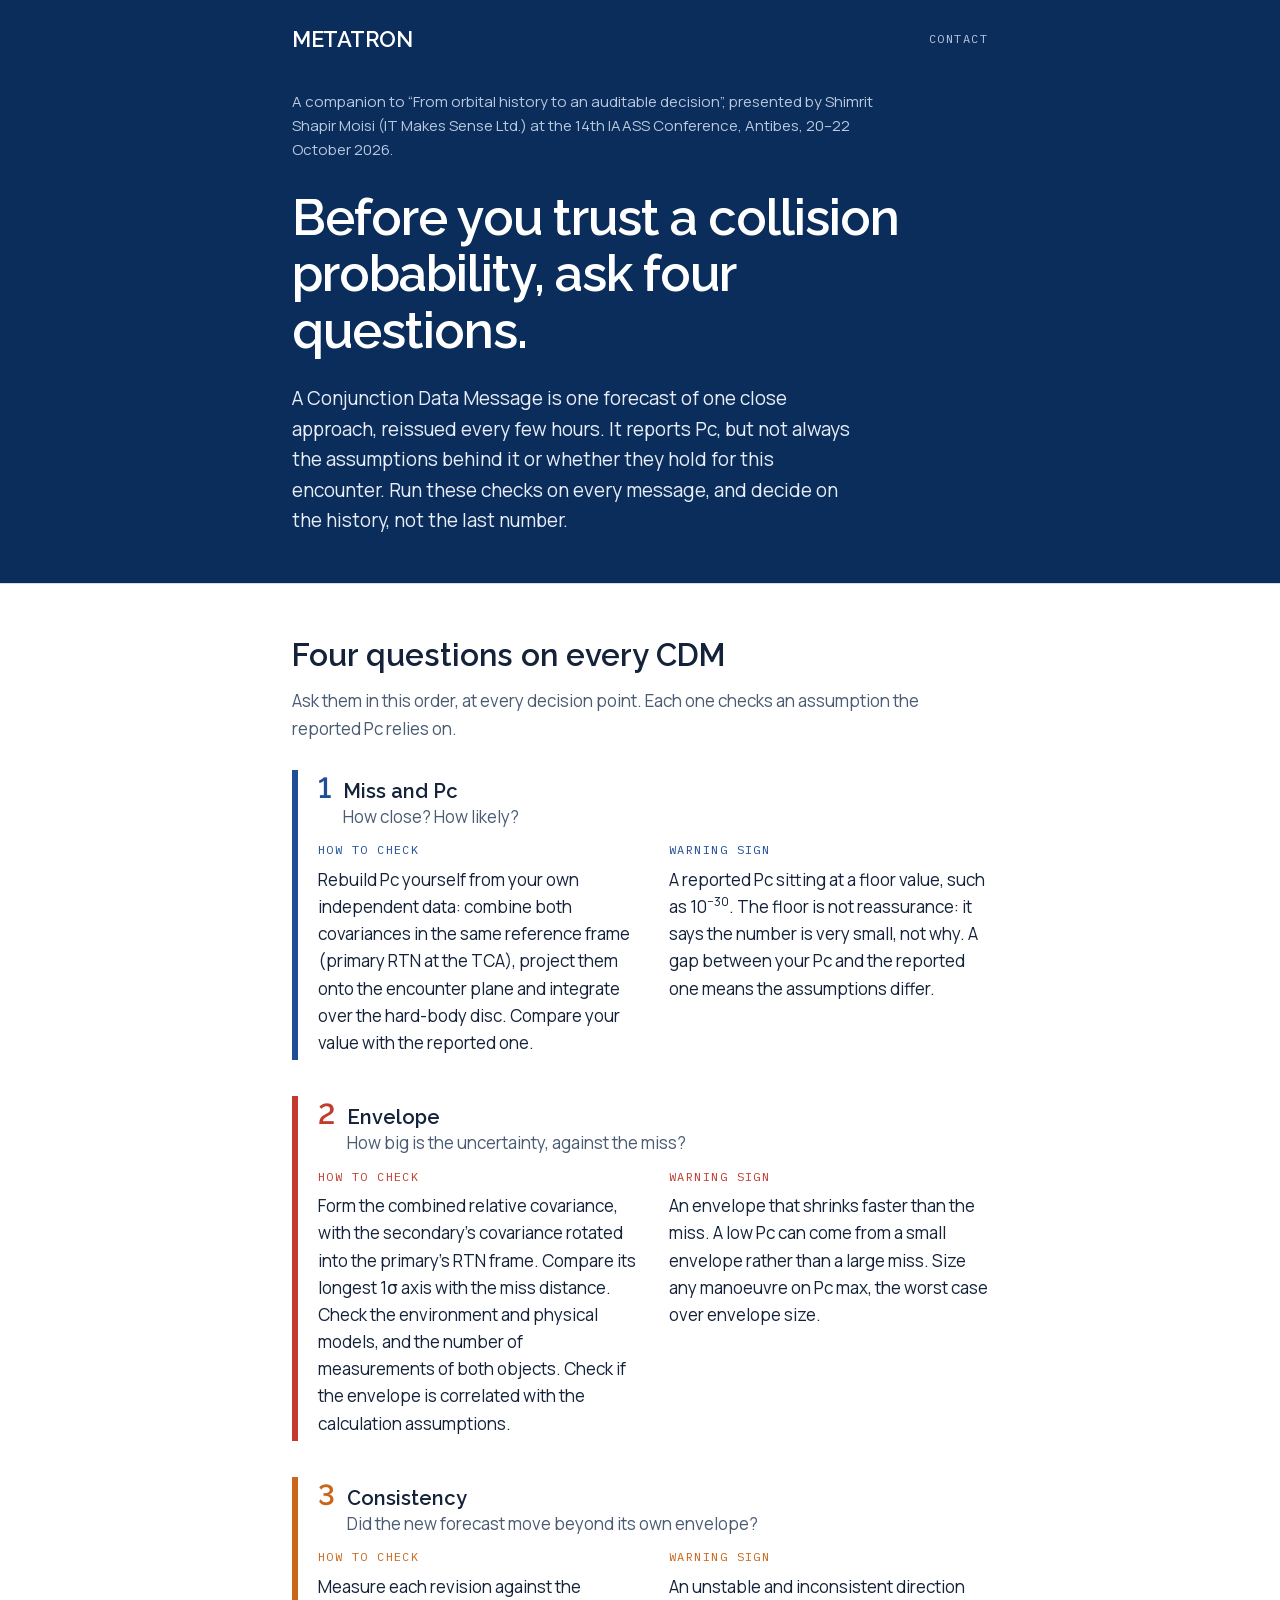
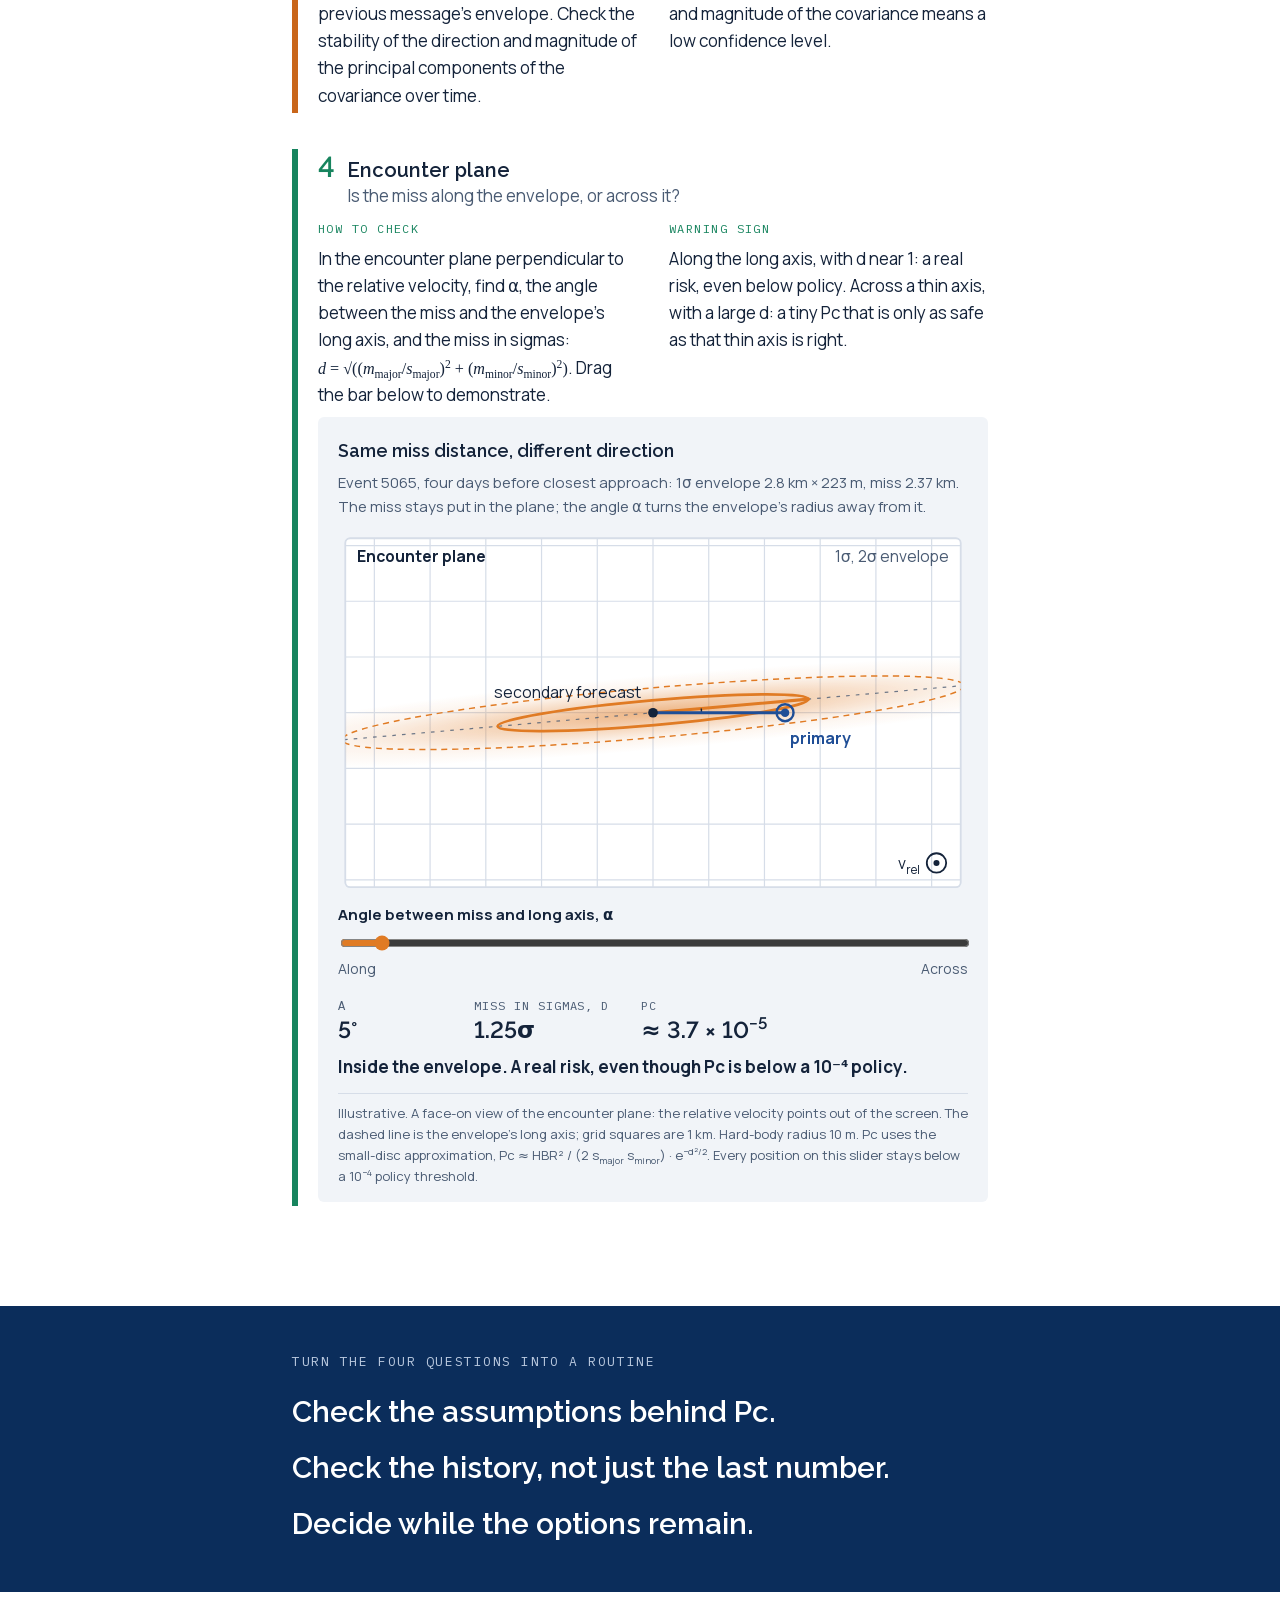
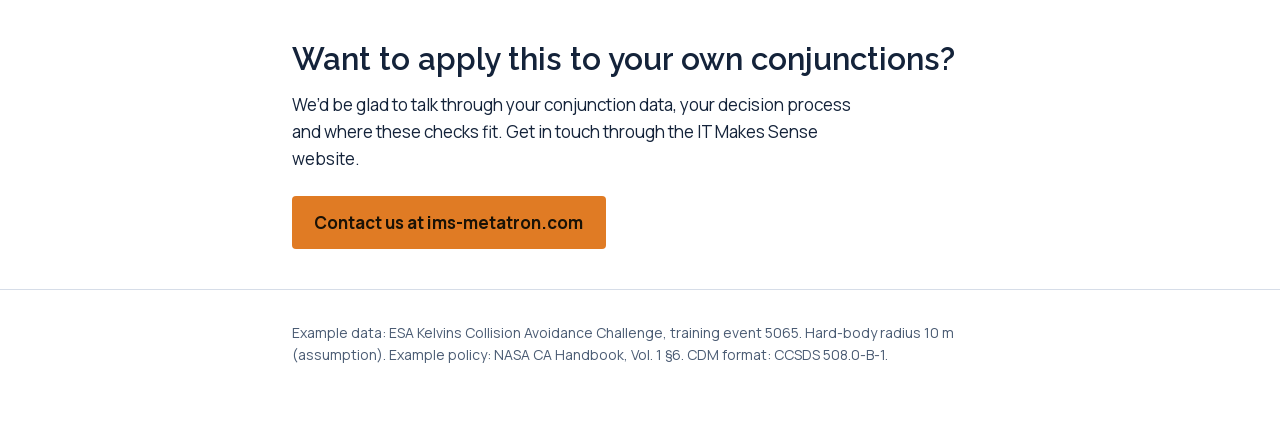
==== iaass2026/index.html @ 81a0014f "Publish /iaass2026 guide and add the IAASS 2026 banner Adds the self-contained operator guide at /ia" ====
<!DOCTYPE html>
<html lang="en">
<head>
<meta charset="utf-8">
<meta name="viewport" content="width=device-width, initial-scale=1">
<title>Before you trust a collision probability · Metatron</title>
<meta name="description" content="Four questions to ask of every Conjunction Data Message before you trust its collision probability. An operator guide from Metatron.">
<link rel="canonical" href="https://www.ims-metatron.com/iaass2026/">
<meta property="og:type" content="article">
<meta property="og:title" content="Before you trust a collision probability, ask four questions">
<meta property="og:description" content="Four questions to ask of every Conjunction Data Message. Companion to the IAASS 2026 talk “From orbital history to an auditable decision”.">
<meta property="og:url" content="https://www.ims-metatron.com/iaass2026/">
<link rel="preload" href="/iaass2026/assets/fonts/manrope-latin.woff2" as="font" type="font/woff2" crossorigin>
<link rel="preload" href="/iaass2026/assets/fonts/raleway-600-latin.woff2" as="font" type="font/woff2" crossorigin>
<style>
  /* Fonts are self-hosted inside this folder so /iaass2026 deploys on its own (same files as the main site). */
@font-face { font-family: 'Manrope'; font-weight: 200 800; font-display: swap;
  src: url('/iaass2026/assets/fonts/manrope-latin.woff2') format('woff2');
  unicode-range: U+0000-00FF, U+0131, U+0152-0153, U+02BB-02BC, U+02C6, U+02DA, U+02DC, U+0304, U+0308, U+0329, U+2000-206F, U+20AC, U+2122, U+2191, U+2193, U+2212, U+2215, U+FEFF, U+FFFD; }
@font-face { font-family: 'Manrope'; font-weight: 200 800; font-display: swap;
  src: url('/iaass2026/assets/fonts/manrope-latin-ext.woff2') format('woff2');
  unicode-range: U+0100-02BA, U+02BD-02C5, U+02C7-02CC, U+02CE-02D7, U+02DD-02FF, U+1D00-1DBF, U+1E00-1E9F, U+1EF2-1EFF, U+2020, U+20A0-20AB, U+20AD-20C4, U+2113, U+2C60-2C7F, U+A720-A7FF; }
@font-face { font-family: 'Raleway'; font-weight: 600; font-display: swap;
  src: url('/iaass2026/assets/fonts/raleway-600-latin.woff2') format('woff2');
  unicode-range: U+0000-00FF, U+0131, U+0152-0153, U+02BB-02BC, U+02C6, U+02DA, U+02DC, U+0304, U+0308, U+0329, U+2000-206F, U+20AC, U+2122, U+2191, U+2193, U+2212, U+2215, U+FEFF, U+FFFD; }
@font-face { font-family: 'Raleway'; font-weight: 600; font-display: swap;
  src: url('/iaass2026/assets/fonts/raleway-600-latin-ext.woff2') format('woff2');
  unicode-range: U+0100-02BA, U+02BD-02C5, U+02C7-02CC, U+02CE-02D7, U+02DD-02FF, U+1D00-1DBF, U+1E00-1E9F, U+1EF2-1EFF, U+2020, U+20A0-20AB, U+20AD-20C4, U+2113, U+2C60-2C7F, U+A720-A7FF; }
@font-face { font-family: 'IBM Plex Mono'; font-weight: 400; font-display: swap;
  src: url('/iaass2026/assets/fonts/ibm-plex-mono-400-latin.woff2') format('woff2');
  unicode-range: U+0000-00FF, U+0131, U+0152-0153, U+02BB-02BC, U+02C6, U+02DA, U+02DC, U+0304, U+0308, U+0329, U+2000-206F, U+20AC, U+2122, U+2191, U+2193, U+2212, U+2215, U+FEFF, U+FFFD; }
@font-face { font-family: 'IBM Plex Mono'; font-weight: 400; font-display: swap;
  src: url('/iaass2026/assets/fonts/ibm-plex-mono-400-latin-ext.woff2') format('woff2');
  unicode-range: U+0100-02BA, U+02BD-02C5, U+02C7-02CC, U+02CE-02D7, U+02DD-02FF, U+1D00-1DBF, U+1E00-1E9F, U+1EF2-1EFF, U+2020, U+20A0-20AB, U+20AD-20C4, U+2113, U+2C60-2C7F, U+A720-A7FF; }


  :root {
    color-scheme: light;
    --bg: #ffffff;
    --surface: #f1f4f8;
    --ink: #14233a;
    --muted: #4a5b73;
    --rule: #d6dde8;
    --hero-bg: #0b2d5b;
    --hero-ink: #ffffff;
    --hero-muted: #b9c8de;
    --q1: #1f4e96;
    --q2: #c23b2e;
    --q3: #c9661a;
    --q4: #17845e;
    --env: #e07b24;
    --miss: #1f4e96;
    /* Type aligned with the landing page (index.html / fonts.css) */
    --display: "Raleway", system-ui, sans-serif;      /* headings, big numbers */
    --sans: "Manrope", system-ui, sans-serif;         /* body */
    --mono: "IBM Plex Mono", ui-monospace, monospace; /* small uppercase labels */
    --math: Georgia, "Times New Roman", serif;        /* formula variables only */
  }
  @media (prefers-color-scheme: dark) {
    :root {
      color-scheme: dark;
      --bg: #0c1626;
      --surface: #13223a;
      --ink: #e5ebf4;
      --muted: #a2b2c9;
      --rule: #273a5a;
      --hero-bg: #0a2348;
      --hero-ink: #ffffff;
      --hero-muted: #b0c1da;
      --q1: #86abec;
      --q2: #f07f71;
      --q3: #f2a052;
      --q4: #4fcf9f;
      --env: #f2a052;
      --miss: #9dbdf3;
    }
  }

  * { box-sizing: border-box; }
  h1, h2, h3, .q-num, .readout dd, .takeaways p.line { font-variant-numeric: lining-nums; }
  html { -webkit-text-size-adjust: 100%; }
  body {
    margin: 0;
    background: var(--bg);
    color: var(--ink);
    font-family: var(--sans);
    font-size: 1.0625rem;
    line-height: 1.6;
  }
  .wrap { max-width: 46rem; margin-left: auto; margin-right: auto; padding-left: 1.25rem; padding-right: 1.25rem; }
  a { color: var(--q1); }
  a:focus-visible, input:focus-visible { outline: 3px solid var(--env); outline-offset: 3px; }
  sup, sub { font-size: 0.72em; line-height: 0; }
  .num { font-variant-numeric: tabular-nums lining-nums; }
  .math { font-family: var(--math); font-size: 0.95em; white-space: nowrap; }

  /* Site nav (links back to the landing page) */
  .site-nav { display: flex; align-items: center; justify-content: space-between; gap: 1rem; margin: 0 0 2.5rem; }
  .site-nav a { color: var(--hero-ink); text-decoration: none; }
  .wordmark { font-family: var(--display); font-weight: 600; text-transform: uppercase; letter-spacing: -0.02em; font-size: 1.375rem; line-height: 1; }
  .site-nav .nav-link { font-family: var(--mono); font-size: 0.75rem; letter-spacing: 0.12em; text-transform: uppercase; color: var(--hero-muted); }
  .site-nav a:hover { color: #ffffff; }
  .site-nav a:focus-visible { outline: 3px solid var(--env); outline-offset: 3px; }

  /* Hero */
  header {
    background: var(--hero-bg);
    color: var(--hero-ink);
    padding: 1.75rem 0 3rem;
    border-bottom: 1px solid var(--rule);
  }
  header .credit {
    margin: 0 0 1.75rem;
    color: var(--hero-muted);
    font-size: 0.9375rem;
    max-width: 38rem;
  }
  h1 {
    font-family: var(--display);
    font-weight: 600;
    font-size: clamp(2rem, 5.2vw, 3.15rem);
    line-height: 1.12;
    letter-spacing: -0.02em;
    margin: 0 0 1.5rem;
    max-width: 20ch;
  }
  header .lede {
    font-size: 1.1875rem;
    line-height: 1.6;
    margin: 0;
    max-width: 36rem;
    color: #e8eef7;
  }

  /* Sections */
  section { padding: 3.25rem 0 0.5rem; }
  h2 {
    font-family: var(--display);
    font-weight: 600;
    font-size: clamp(1.5rem, 3.4vw, 1.95rem);
    line-height: 1.25;
    margin: 0 0 0.75rem;
  }
  .intro { color: var(--muted); margin: 0 0 1.75rem; max-width: 40rem; }

  /* Four questions */
  ol.questions { list-style: none; margin: 0; padding: 0; }
  ol.questions > li {
    position: relative;
    border-left: 6px solid var(--c);
    padding: 0.25rem 0 0.25rem 1.25rem;
    margin: 0 0 2.25rem;
  }
  ol.questions > li:nth-child(1) { --c: var(--q1); }
  ol.questions > li:nth-child(2) { --c: var(--q2); }
  ol.questions > li:nth-child(3) { --c: var(--q3); }
  ol.questions > li:nth-child(4) { --c: var(--q4); }
  .q-head { display: flex; align-items: baseline; gap: 0.75rem; margin-bottom: 0.75rem; }
  .q-num { font-family: var(--display); font-weight: 600; font-size: 1.8rem; color: var(--c); line-height: 1; }
  h3 { font-family: var(--display); font-weight: 600; font-size: 1.25rem; margin: 0; line-height: 1.3; }
  .q-ask { display: block; font-family: var(--sans); font-weight: 400; font-size: 1.0625rem; color: var(--muted); margin-top: 0.15rem; }
  .q-body { display: grid; gap: 1rem 2rem; grid-template-columns: 1fr; }
  @media (min-width: 640px) { .q-body { grid-template-columns: 1fr 1fr; } }
  h4 { font-family: var(--mono); font-size: 0.75rem; font-weight: 400; letter-spacing: 0.12em; text-transform: uppercase; margin: 0 0 0.4rem; color: var(--c); }
  .q-body p { margin: 0; }

  /* Interactive plane */
  figure.plane {
    margin: 0.5rem 0 0;
    padding: 1.25rem 1.25rem 1rem;
    background: var(--surface);
    border-radius: 6px;
  }
  figure.plane h4 { color: var(--ink); font-family: var(--display); font-weight: 600; font-size: 1.125rem; letter-spacing: 0; text-transform: none; margin-bottom: 0.35rem; }
  figure.plane .setup { margin: 0 0 0.75rem; font-size: 0.9375rem; color: var(--muted); }
  figure.plane svg { display: block; width: 100%; height: auto; }
  .lbl { fill: var(--muted); font-family: var(--sans); font-size: 13px; }
  .lbl-ink { fill: var(--ink); }
  .lbl-prim { fill: var(--miss); font-weight: 700; }
  .lbl-strong { font-weight: 700; }
  .lbl-sub { font-size: 0.75em; }
  .lbl-alpha { fill: var(--ink); font-family: var(--math); font-style: italic; font-size: 15px; }
  @media (max-width: 560px) {
    figure.plane { padding: 1rem 0.9rem 0.85rem; }
    .lbl { font-size: 19px; }
    .lbl-alpha { font-size: 21px; }
  }
  .control { margin: 0.5rem 0 0.25rem; }
  .control label { display: block; font-weight: 700; font-size: 0.9375rem; margin-bottom: 0.25rem; }
  .control input[type=range] { width: 100%; accent-color: var(--env); }
  .ends { display: flex; justify-content: space-between; font-size: 0.875rem; color: var(--muted); }
  .readout { display: flex; flex-wrap: wrap; gap: 0.5rem 2rem; margin: 1rem 0 0.5rem; }
  .readout div { min-width: 6.5rem; }
  .readout dt { font-family: var(--mono); font-size: 0.75rem; letter-spacing: 0.08em; text-transform: uppercase; color: var(--muted); }
  .readout dd { margin: 0; font-family: var(--display); font-weight: 600; font-size: 1.45rem; line-height: 1.3; }
  .verdict { margin: 0.25rem 0 0.75rem; font-weight: 700; }
  figure.plane figcaption { font-size: 0.8125rem; color: var(--muted); border-top: 1px solid var(--rule); padding-top: 0.6rem; }



  /* Takeaways */
  .takeaways { background: var(--hero-bg); color: var(--hero-ink); margin-top: 3.5rem; padding: 3rem 0; }
  .takeaways h2 { color: var(--hero-muted); font-size: 0.8125rem; font-family: var(--mono); font-weight: 400; letter-spacing: 0.12em; text-transform: uppercase; margin: 0 0 1.4rem; }
  .takeaways p.line {
    font-family: var(--display);
    font-weight: 600;
    font-size: clamp(1.35rem, 3.6vw, 1.85rem);
    line-height: 1.3;
    margin: 0 0 1.1rem;
  }
  .takeaways p.line:last-of-type { margin-bottom: 0; }

  .contact { padding: 3rem 0 2.5rem; border-bottom: 1px solid var(--rule); }
  .contact p { margin: 0 0 1.5rem; max-width: 36rem; }
  .cta {
    display: inline-block;
    background: var(--env);
    color: #1a1206;
    font-weight: 700;
    text-decoration: none;
    padding: 0.8rem 1.4rem;
    border-radius: 4px;
  }
  .nowrap { white-space: nowrap; }
  .cta:hover { text-decoration: underline; text-underline-offset: 3px; }
  footer { padding: 2rem 0 3rem; font-size: 0.875rem; color: var(--muted); }
  footer p { margin: 0 0 0.6rem; }
</style>
</head>
<body>

<header>
  <div class="wrap">
    <nav class="site-nav" aria-label="Site">
      <a class="wordmark" href="/">Metatron</a>
      <a class="nav-link" href="/#contact">Contact</a>
    </nav>
    <p class="credit">A companion to “From orbital history to an auditable decision”, presented by Shimrit Shapir Moisi (IT Makes Sense Ltd.) at the 14th IAASS Conference, Antibes, 20–22 October 2026.</p>
    <h1>Before you trust a collision probability, ask four questions.</h1>
    <p class="lede">A Conjunction Data Message is one forecast of one close approach, reissued every few hours. It reports Pc, but not always the assumptions behind it or whether they hold for this encounter. Run these checks on every message, and decide on the history, not the last number.</p>
  </div>
</header>

<main>
  <section class="wrap" aria-labelledby="s-questions">
    <h2 id="s-questions">Four questions on every CDM</h2>
    <p class="intro">Ask them in this order, at every decision point. Each one checks an assumption the reported Pc relies on.</p>

    <ol class="questions">
      <li>
        <div class="q-head"><span class="q-num" aria-hidden="true">1</span>
          <h3>Miss and Pc<span class="q-ask">How close? How likely?</span></h3></div>
        <div class="q-body">
          <div><h4>How to check</h4>
            <p>Rebuild Pc yourself from your own independent data: combine both covariances in the same reference frame (primary RTN at the TCA), project them onto the encounter plane and integrate over the hard-body disc. Compare your value with the reported one.</p></div>
          <div><h4>Warning sign</h4>
            <p>A reported Pc sitting at a floor value, such as 10<sup>−30</sup>. The floor is not reassurance: it says the number is very small, not why. A gap between your Pc and the reported one means the assumptions differ.</p></div>
        </div>
      </li>

      <li>
        <div class="q-head"><span class="q-num" aria-hidden="true">2</span>
          <h3>Envelope<span class="q-ask">How big is the uncertainty, against the miss?</span></h3></div>
        <div class="q-body">
          <div><h4>How to check</h4>
            <p>Form the combined relative covariance, with the secondary’s covariance rotated into the primary’s RTN frame. Compare its longest 1σ axis with the miss distance. Check the environment and physical models, and the number of measurements of both objects. Check if the envelope is correlated with the calculation assumptions.</p></div>
          <div><h4>Warning sign</h4>
            <p>An envelope that shrinks faster than the miss. A low Pc can come from a small envelope rather than a large miss. Size any manoeuvre on Pc max, the worst case over envelope size.</p></div>
        </div>
      </li>

      <li>
        <div class="q-head"><span class="q-num" aria-hidden="true">3</span>
          <h3>Consistency<span class="q-ask">Did the new forecast move beyond its own envelope?</span></h3></div>
        <div class="q-body">
          <div><h4>How to check</h4>
            <p>Measure each revision against the previous message’s envelope. Check the stability of the direction and magnitude of the principal components of the covariance over time.</p></div>
          <div><h4>Warning sign</h4>
            <p>An unstable and inconsistent direction and magnitude of the covariance means a low confidence level.</p></div>
        </div>
      </li>

      <li>
        <div class="q-head"><span class="q-num" aria-hidden="true">4</span>
          <h3>Encounter plane<span class="q-ask">Is the miss along the envelope, or across it?</span></h3></div>
        <div class="q-body">
          <div><h4>How to check</h4>
            <p>In the encounter plane perpendicular to the relative velocity, find α, the angle between the miss and the envelope’s long axis, and the miss in sigmas: <span class="math"><i>d</i> = √((<i>m</i><sub>major</sub>/<i>s</i><sub>major</sub>)<sup>2</sup> + (<i>m</i><sub>minor</sub>/<i>s</i><sub>minor</sub>)<sup>2</sup>)</span>. Drag the bar below to demonstrate.</p></div>
          <div><h4>Warning sign</h4>
            <p>Along the long axis, with d near 1: a real risk, even below policy. Across a thin axis, with a large d: a tiny Pc that is only as safe as that thin axis is right.</p></div>
        </div>

        <figure class="plane" aria-labelledby="plane-title">
          <h4 id="plane-title">Same miss distance, different direction</h4>
          <p class="setup">Event 5065, four days before closest approach: 1σ envelope 2.8&nbsp;km × 223&nbsp;m, miss 2.37&nbsp;km. The miss stays put in the plane; the angle α turns the envelope’s radius away from it.</p>

          <svg id="plane-svg" viewBox="100 0 520 300" role="img" aria-label="Face-on view of the encounter plane: a fixed miss vector and a thin uncertainty ellipse turned by the angle α">
            <defs>
              <radialGradient id="density">
                <stop offset="0" style="stop-color: var(--env); stop-opacity: 0.55"/>
                <stop offset="0.33" style="stop-color: var(--env); stop-opacity: 0.32"/>
                <stop offset="0.67" style="stop-color: var(--env); stop-opacity: 0.08"/>
                <stop offset="1" style="stop-color: var(--env); stop-opacity: 0"/>
              </radialGradient>
              <clipPath id="plane-clip"><rect id="clip-rect" x="106" y="6" width="508" height="288" rx="4"/></clipPath>
            </defs>
            <rect id="plane-rect" x="106" y="6" width="508" height="288" rx="4" style="fill: var(--bg); stroke: var(--rule)" stroke-width="1.5"/>
            <g clip-path="url(#plane-clip)" style="stroke: var(--rule)" stroke-width="1">
              <line x1="84" y1="0" x2="84" y2="300"/>
              <line x1="130" y1="0" x2="130" y2="300"/>
              <line x1="176" y1="0" x2="176" y2="300"/>
              <line x1="222" y1="0" x2="222" y2="300"/>
              <line x1="268" y1="0" x2="268" y2="300"/>
              <line x1="314" y1="0" x2="314" y2="300"/>
              <line x1="360" y1="0" x2="360" y2="300"/>
              <line x1="406" y1="0" x2="406" y2="300"/>
              <line x1="452" y1="0" x2="452" y2="300"/>
              <line x1="498" y1="0" x2="498" y2="300"/>
              <line x1="544" y1="0" x2="544" y2="300"/>
              <line x1="590" y1="0" x2="590" y2="300"/>
              <line x1="636" y1="0" x2="636" y2="300"/>
              <line x1="0" y1="12" x2="720" y2="12"/>
              <line x1="0" y1="58" x2="720" y2="58"/>
              <line x1="0" y1="104" x2="720" y2="104"/>
              <line x1="0" y1="150" x2="720" y2="150"/>
              <line x1="0" y1="196" x2="720" y2="196"/>
              <line x1="0" y1="242" x2="720" y2="242"/>
              <line x1="0" y1="288" x2="720" y2="288"/>
            </g>
            <g clip-path="url(#plane-clip)">
              <g id="env-g">
                <ellipse cx="360" cy="150" rx="386.4" ry="30.78" fill="url(#density)"/>
                <line x1="-40" y1="150" x2="760" y2="150" style="stroke: var(--muted)" stroke-width="1" stroke-dasharray="3 5" opacity="0.8"/>
                <ellipse cx="360" cy="150" rx="257.6" ry="20.52" fill="none" style="stroke: var(--env)" stroke-width="1.2" stroke-dasharray="5 4"/>
                <ellipse cx="360" cy="150" rx="128.8" ry="10.26" fill="none" style="stroke: var(--env)" stroke-width="2.2"/>
                <line x1="360" y1="150" x2="488.8" y2="150" style="stroke: var(--env)" stroke-width="2.5" stroke-linecap="round"/>
              </g>
            </g>
            <text id="plane-label" class="lbl lbl-ink lbl-strong" x="116" y="26">Encounter plane</text>
            <text id="env-label" class="lbl" x="604" y="26" text-anchor="end">1σ, 2σ envelope</text>
            <g id="vrel" transform="translate(594 274)">
              <circle r="8" fill="none" style="stroke: var(--ink)" stroke-width="1.5"/>
              <circle r="2.5" style="fill: var(--ink)"/>
              <text class="lbl lbl-ink" x="-14" y="5" text-anchor="end">v<tspan class="lbl-sub" dy="4">rel</tspan></text>
            </g>
            <path id="arc" fill="none" style="stroke: var(--ink)" stroke-width="1.2"/>
            <text id="alpha-label" class="lbl-alpha">α</text>
            <line x1="360" y1="150" x2="469.0" y2="150" style="stroke: var(--miss)" stroke-width="2.5" stroke-linecap="round"/>
            <circle cx="360" cy="150" r="4" style="fill: var(--ink)"/>
            <text id="sec-label" class="lbl lbl-ink" x="350" y="138" text-anchor="end">secondary forecast</text>
            <circle cx="469.0" cy="150" r="7" fill="none" style="stroke: var(--miss)" stroke-width="2"/>
            <circle cx="469.0" cy="150" r="3.5" style="fill: var(--miss)"/>
            <text class="lbl lbl-prim" x="473.0" y="176">primary</text>
          </svg>

          <div class="control">
            <label for="alpha">Angle between miss and long axis, α</label>
            <input id="alpha" type="range" min="0" max="90" step="1" value="5">
            <div class="ends" aria-hidden="true"><span>Along</span><span>Across</span></div>
          </div>

          <dl class="readout" aria-live="polite">
            <div><dt>α</dt><dd class="num" id="out-alpha">5°</dd></div>
            <div><dt>Miss in sigmas, d</dt><dd class="num" id="out-d">1.25σ</dd></div>
            <div><dt>Pc</dt><dd class="num" id="out-pc">≈ 3.7 × 10<sup>−5</sup></dd></div>
          </dl>
          <p class="verdict" id="verdict"></p>
          <figcaption>Illustrative. A face-on view of the encounter plane: the relative velocity points out of the screen. The dashed line is the envelope’s long axis; grid squares are 1&nbsp;km. Hard-body radius 10&nbsp;m. Pc uses the small-disc approximation, Pc ≈ HBR² / (2&nbsp;s<sub>major</sub>&nbsp;s<sub>minor</sub>) · e<sup>−d²/2</sup>. Every position on this slider stays below a 10<sup>−4</sup> policy threshold.</figcaption>
        </figure>
      </li>
    </ol>
  </section>

  <section class="takeaways" aria-labelledby="s-routine">
    <div class="wrap">
      <h2 id="s-routine">Turn the four questions into a routine</h2>
      <p class="line">Check the assumptions behind Pc.</p>
      <p class="line">Check the history, not just the last number.</p>
      <p class="line">Decide while the options remain.</p>
    </div>
  </section>
<section class="contact" aria-labelledby="s-contact">
  <div class="wrap">
    <h2 id="s-contact">Want to apply this to your own conjunctions?</h2>
    <p>We’d be glad to talk through your conjunction data, your decision process and where these checks fit. Get in touch through the IT Makes Sense website.</p>
    <a class="cta" href="/#contact">Contact us at <span class="nowrap">ims-metatron.com</span></a>
  </div>
</section>
</main>

<footer>
  <div class="wrap">
    <p>Example data: ESA Kelvins Collision Avoidance Challenge, training event 5065. Hard-body radius 10&nbsp;m (assumption). Example policy: NASA CA Handbook, Vol. 1 §6. CDM format: CCSDS 508.0-B-1.</p>
  </div>
</footer>

<script>
(function () {
  var CX = 360, CY = 150;   // secondary forecast, centre of the envelope
  var MISS = 2.37;            // km, fixed in the plane
  var SMAJ = 2.8, SMIN = 0.223, HBR = 0.010; // km, 1σ envelope of event 5065 at T−4 d
  var mq = window.matchMedia('(max-width: 560px)');

  var slider = document.getElementById('alpha');
  var envG = document.getElementById('env-g');
  var arc = document.getElementById('arc');
  var alabel = document.getElementById('alpha-label');
  var outA = document.getElementById('out-alpha');
  var outD = document.getElementById('out-d');
  var outP = document.getElementById('out-pc');
  var verdict = document.getElementById('verdict');

  function sci(p) {
    var e = Math.floor(Math.log10(p));
    var m = p / Math.pow(10, e);
    if (m >= 9.95) { m = 1; e += 1; }
    return '≈ ' + m.toFixed(1) + ' × 10<sup>' + String(e).replace('-', '−') + '</sup>';
  }

  function update() {
    var deg = Number(slider.value);
    var a = deg * Math.PI / 180;

    // The envelope turns about the secondary forecast; α sits between its radius and the miss.
    envG.setAttribute('transform', 'rotate(' + (-deg) + ' ' + CX + ' ' + CY + ')');
    var ar = 40;
    arc.setAttribute('d', 'M ' + (CX + ar) + ' ' + CY + ' A ' + ar + ' ' + ar + ' 0 0 0 ' +
      (CX + ar * Math.cos(a)) + ' ' + (CY - ar * Math.sin(a)));
    arc.style.display = deg < 1 ? 'none' : '';
    alabel.setAttribute('x', CX + 54 * Math.cos(a / 2) - 3);
    alabel.setAttribute('y', CY - 54 * Math.sin(a / 2) + 5);
    alabel.style.display = deg < 8 ? 'none' : '';

    var mMaj = MISS * Math.cos(a), mMin = MISS * Math.sin(a);
    var d = Math.sqrt(Math.pow(mMaj / SMAJ, 2) + Math.pow(mMin / SMIN, 2));
    var pc = (HBR * HBR) / (2 * SMAJ * SMIN) * Math.exp(-d * d / 2);

    outA.textContent = deg + '°';
    outD.textContent = (d < 10 ? d.toFixed(2) : d.toFixed(1)) + 'σ';
    outP.innerHTML = sci(pc);

    if (d < 2) {
      verdict.textContent = 'Inside the envelope. A real risk, even though Pc is below a 10⁻⁴ policy.';
    } else if (d < 5) {
      verdict.textContent = 'Near the edge of the envelope. The answer depends on how far you trust its size.';
    } else {
      verdict.textContent = 'Far across the thin axis. Pc is tiny, but only as safe as that thin axis is right.';
    }
  }

  var svg = document.getElementById('plane-svg');
  var planeRect = document.getElementById('plane-rect');
  var clipRect = document.getElementById('clip-rect');
  var planeLabel = document.getElementById('plane-label');
  var envLabel = document.getElementById('env-label');
  var vrel = document.getElementById('vrel');
  var secLabel = document.getElementById('sec-label');
  function fit() {
    var narrow = mq.matches;
    var x0 = narrow ? 186 : 106, w = narrow ? 418 : 508;
    svg.setAttribute('viewBox', narrow ? '180 0 430 300' : '100 0 520 300');
    planeRect.setAttribute('x', x0); planeRect.setAttribute('width', w);
    clipRect.setAttribute('x', x0); clipRect.setAttribute('width', w);
    planeLabel.setAttribute('x', x0 + 10);
    envLabel.setAttribute('x', x0 + w - 10);
    vrel.setAttribute('transform', 'translate(' + (x0 + w - 20) + ' 274)');
    secLabel.innerHTML = narrow
      ? '<tspan x="350" dy="-20">secondary</tspan><tspan x="350" dy="20">forecast</tspan>'
      : 'secondary forecast';
    secLabel.setAttribute('y', 138);
  }
  if (mq.addEventListener) { mq.addEventListener('change', fit); } else if (mq.addListener) { mq.addListener(fit); }
  fit();

  slider.addEventListener('input', update);
  update();
})();
</script>
</body>
</html>
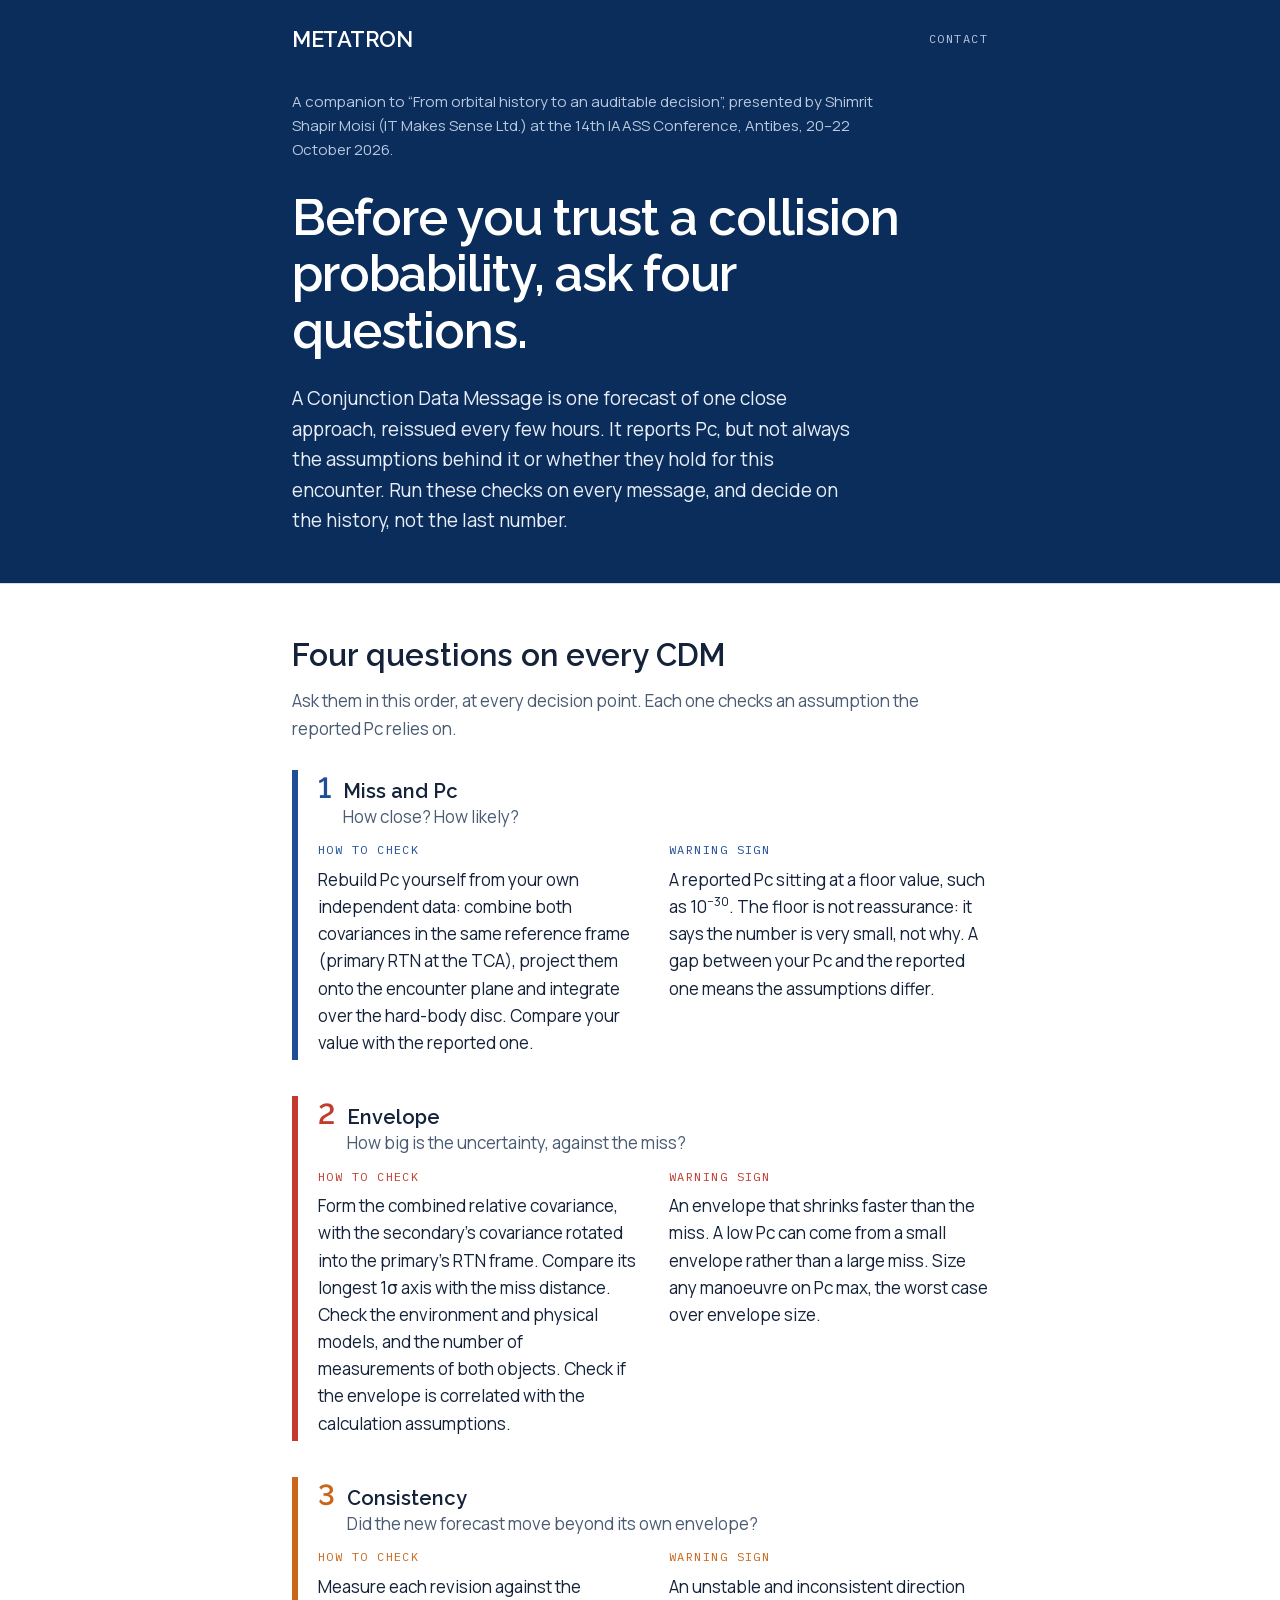
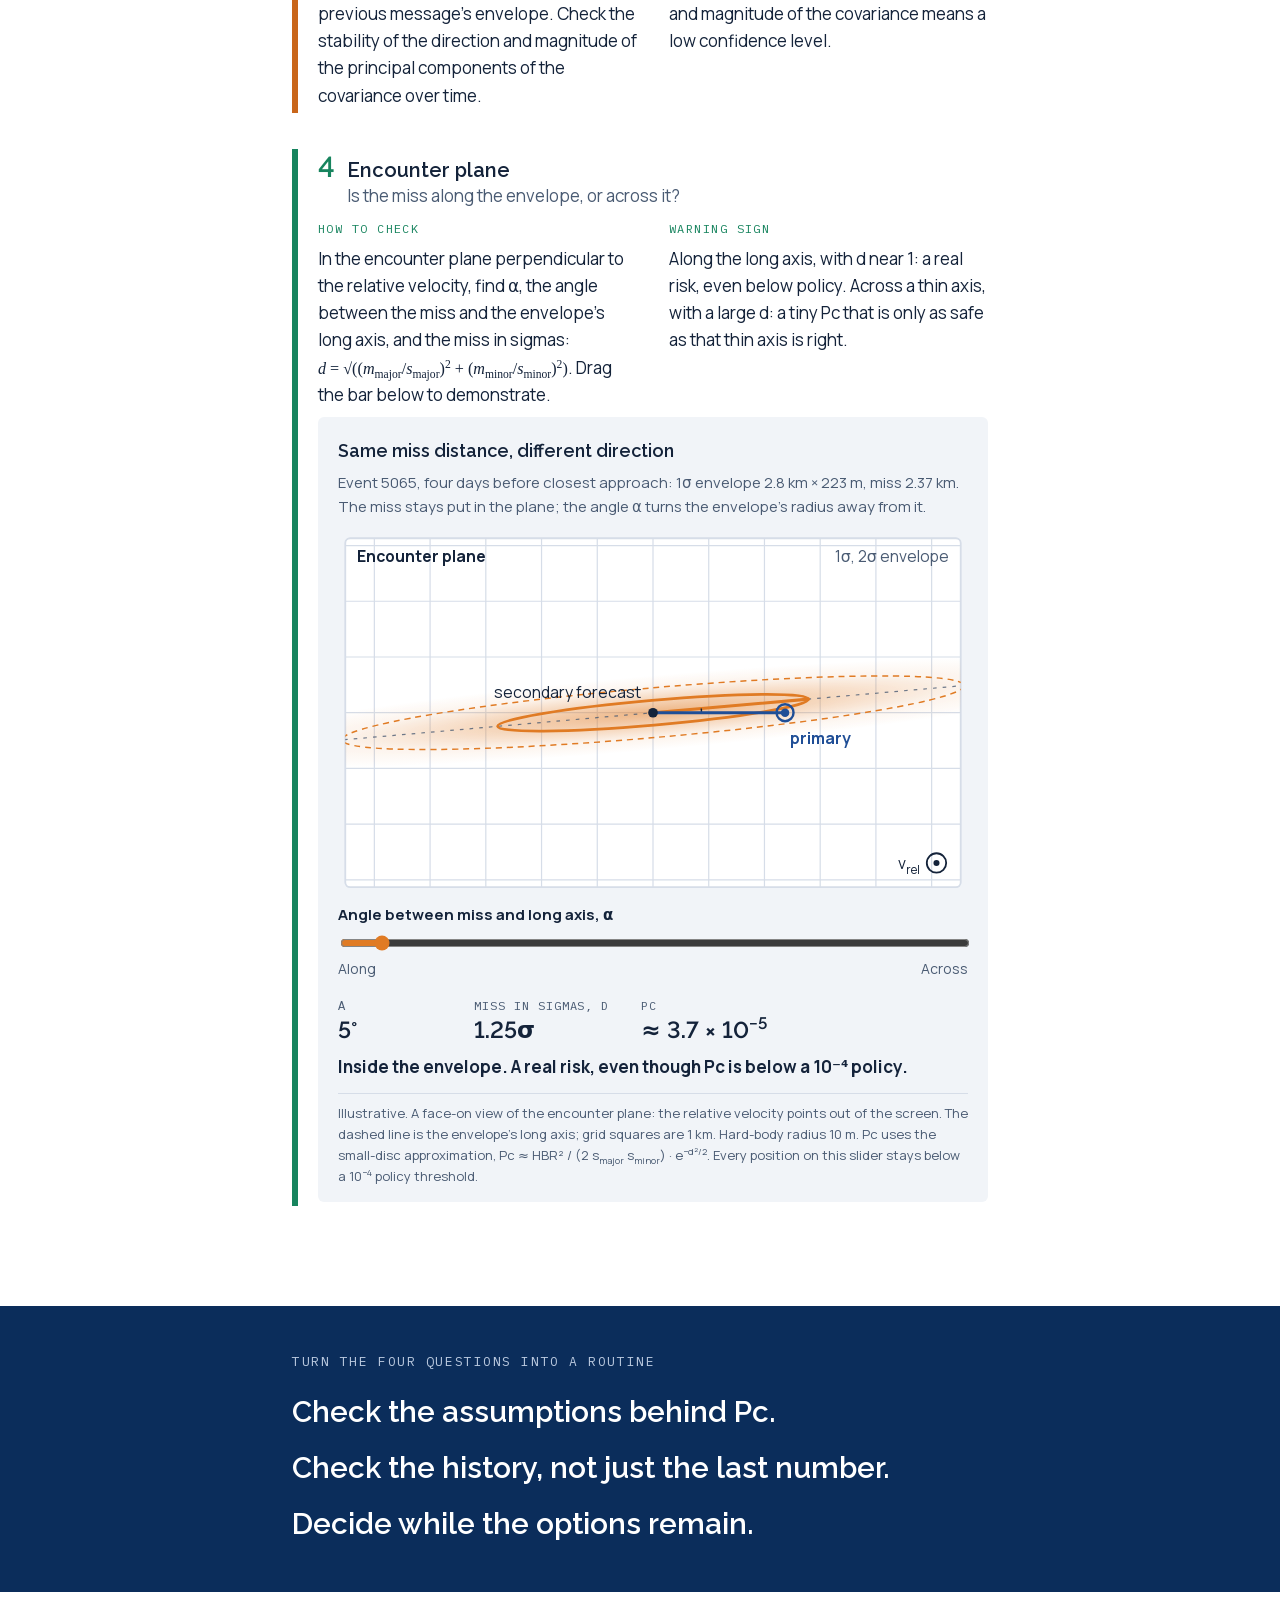
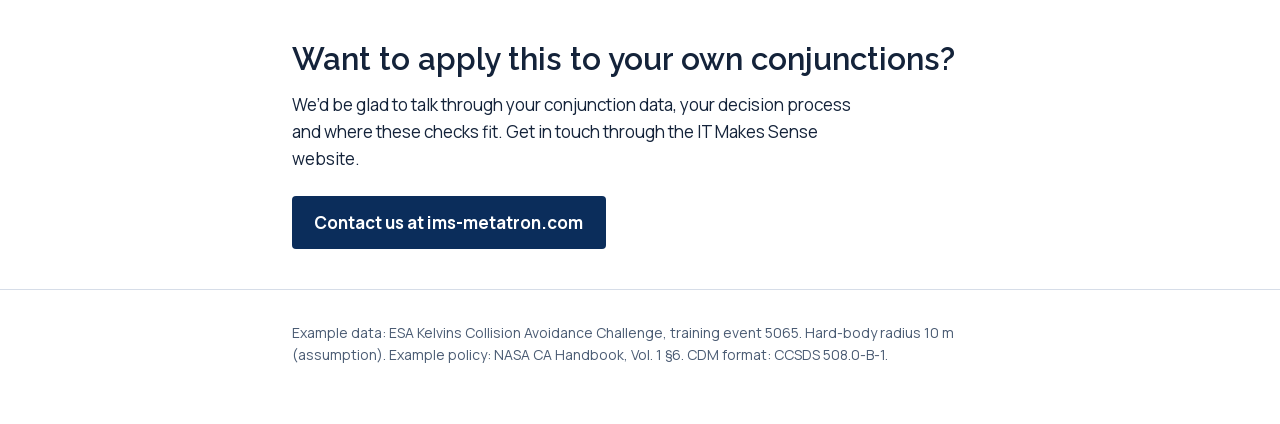
==== commit 4c97592d: "Recolour the guide's Contact CTA from orange to the hero palette The button used var(--env), which i" ====
--- a/iaass2026/index.html
+++ b/iaass2026/index.html
@@ -50,6 +50,8 @@
     --q4: #17845e;
     --env: #e07b24;
     --miss: #1f4e96;
+    --cta-bg: var(--hero-bg);   /* reuse the hero pairing: navy on the light page */
+    --cta-ink: var(--hero-ink);
     /* Type aligned with the landing page (index.html / fonts.css) */
     --display: "Raleway", system-ui, sans-serif;      /* headings, big numbers */
     --sans: "Manrope", system-ui, sans-serif;         /* body */
@@ -73,6 +75,8 @@
       --q4: #4fcf9f;
       --env: #f2a052;
       --miss: #9dbdf3;
+      --cta-bg: var(--hero-ink);  /* inverted on the dark page: white on navy ink */
+      --cta-ink: var(--hero-bg);
     }
   }
 
@@ -214,8 +218,8 @@
   .contact p { margin: 0 0 1.5rem; max-width: 36rem; }
   .cta {
     display: inline-block;
-    background: var(--env);
-    color: #1a1206;
+    background: var(--cta-bg);
+    color: var(--cta-ink);
     font-weight: 700;
     text-decoration: none;
     padding: 0.8rem 1.4rem;
